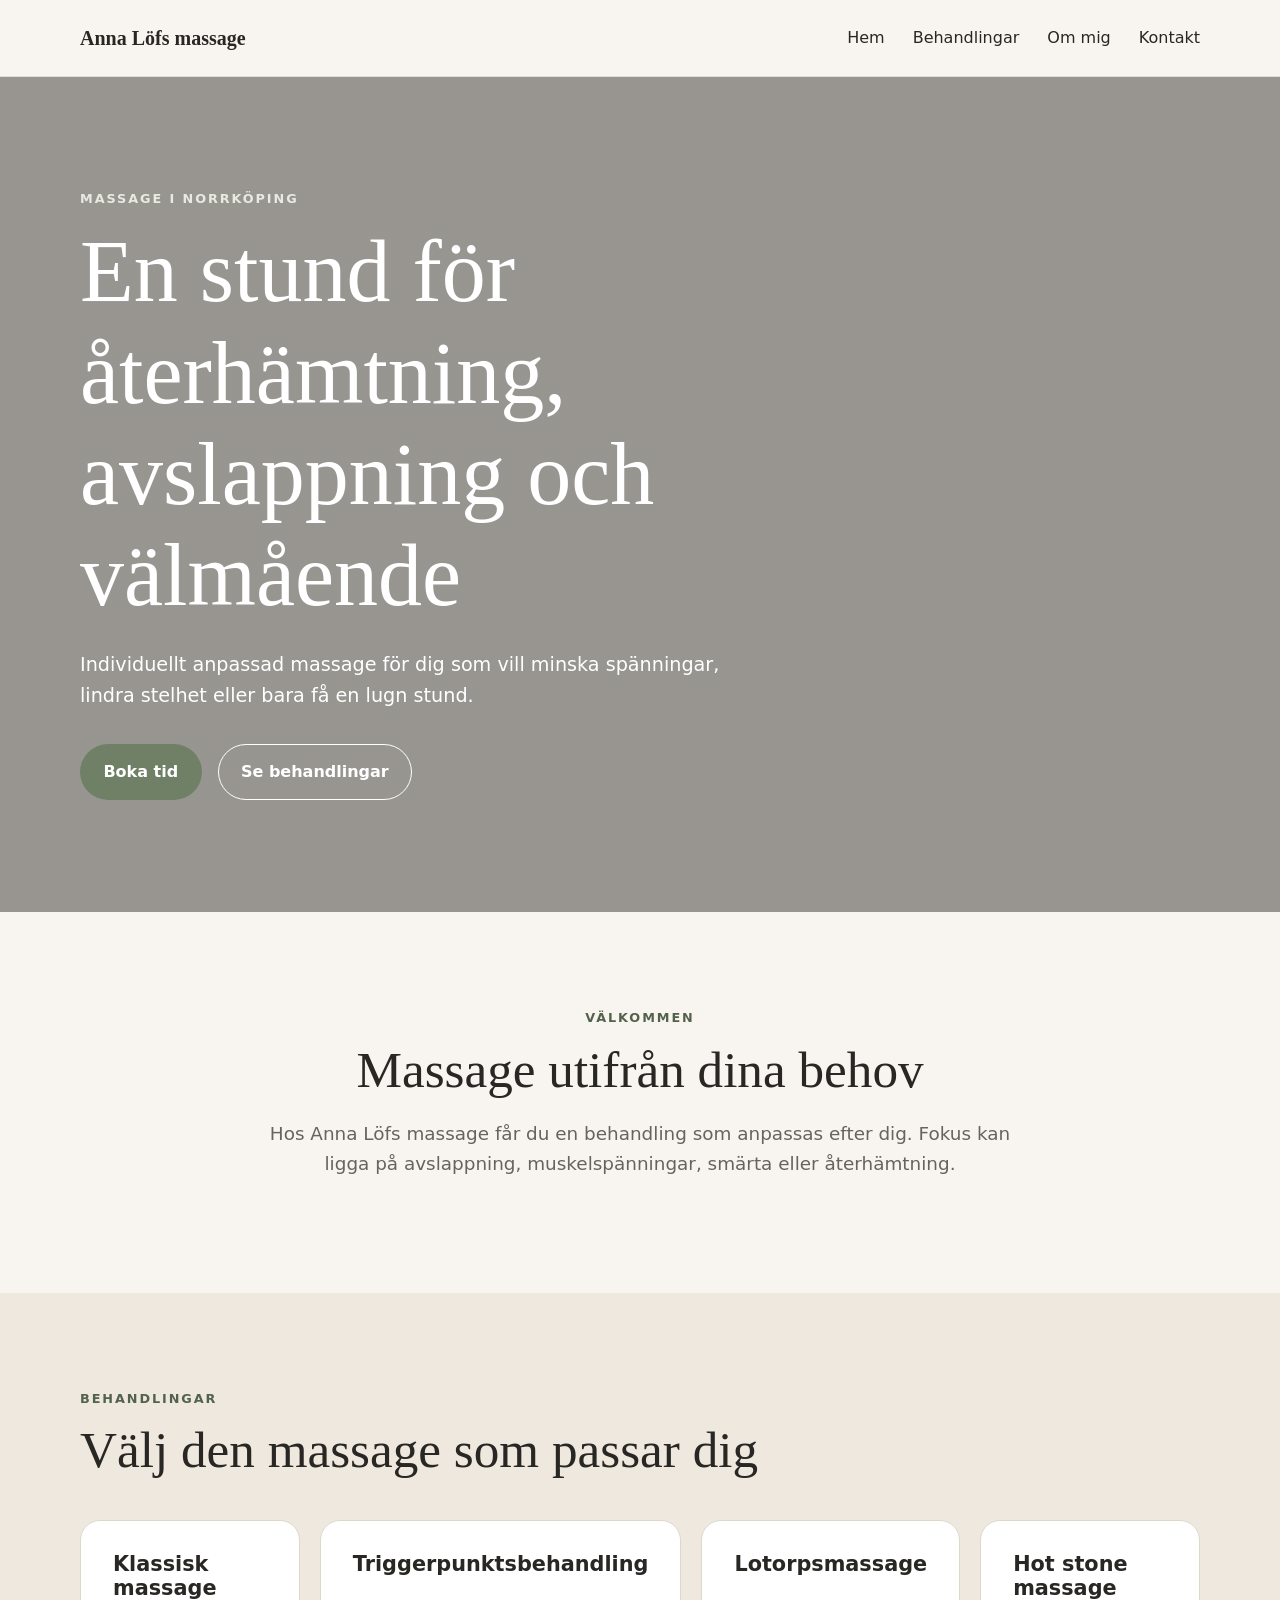
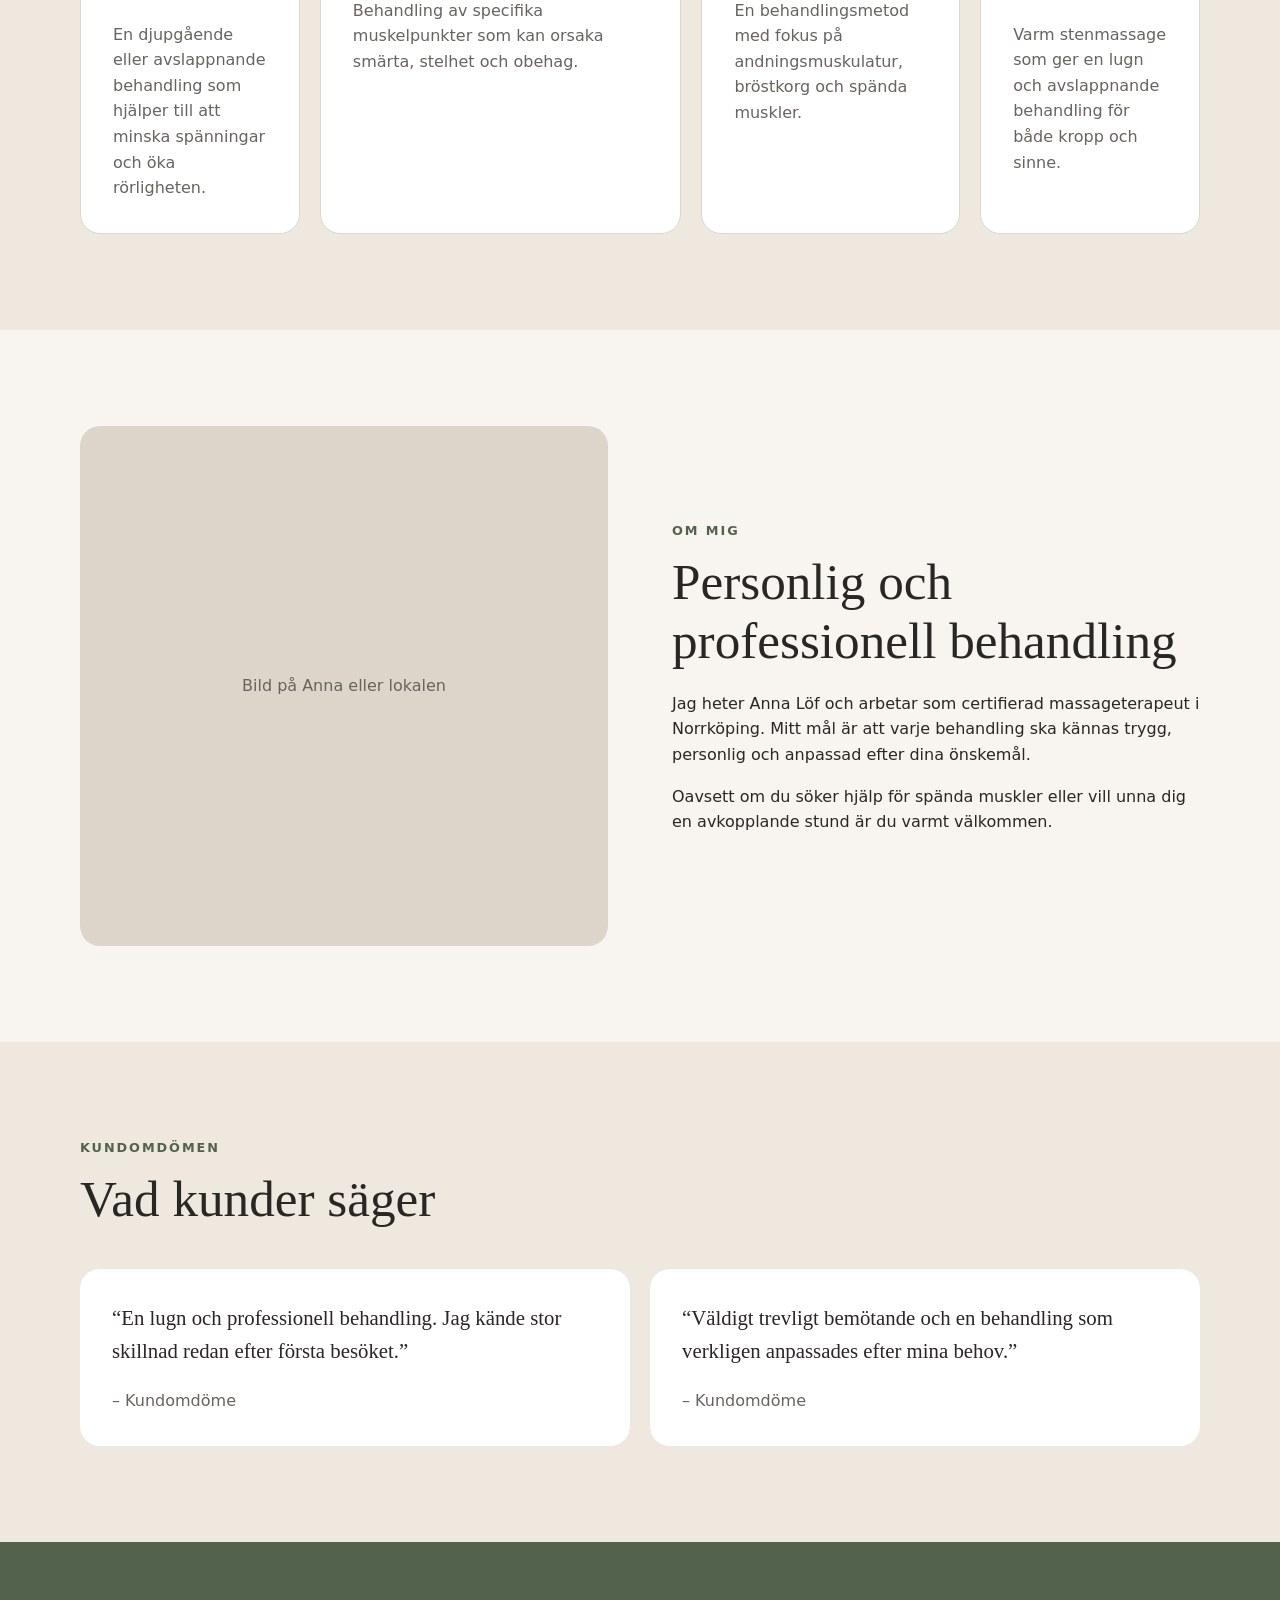
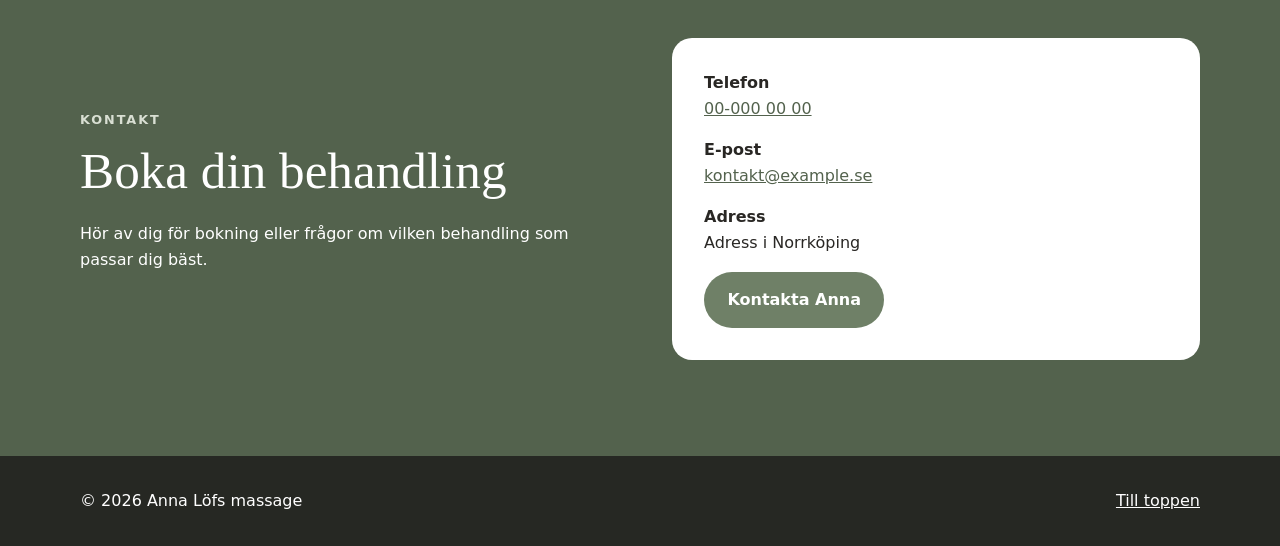
==== index.html @ d45de4ae "Initial commit" ====
<!doctype html>
<html lang="sv">
<head>
  <meta charset="UTF-8">
  <meta name="viewport" content="width=device-width, initial-scale=1.0">

  <title>Massage i Norrköping | Anna Löfs massage</title>

  <meta
    name="description"
    content="Certifierad massageterapeut i Norrköping. Klassisk massage, triggerpunkter, Lotorpsmassage och hot stone massage."
  >

  <link rel="stylesheet" href="css/style.css">
  <script src="js/main.js" defer></script>
</head>

<body>
  <header class="site-header">
    <div class="container nav-wrapper">
      <a class="logo" href="#hem">
        Anna Löfs massage
      </a>

      <button
        class="menu-button"
        type="button"
        aria-label="Öppna meny"
        aria-expanded="false"
      >
        ☰
      </button>

      <nav class="main-nav" aria-label="Huvudmeny">
        <a href="#hem">Hem</a>
        <a href="#behandlingar">Behandlingar</a>
        <a href="#om">Om mig</a>
        <a href="#kontakt">Kontakt</a>
      </nav>
    </div>
  </header>

  <main>
    <section class="hero" id="hem">
      <div class="container hero-content">
        <p class="eyebrow">Massage i Norrköping</p>

        <h1>En stund för återhämtning, avslappning och välmående</h1>

        <p class="hero-text">
          Individuellt anpassad massage för dig som vill minska spänningar,
          lindra stelhet eller bara få en lugn stund.
        </p>

        <div class="hero-actions">
          <a class="button button-primary" href="#kontakt">Boka tid</a>
          <a class="button button-secondary" href="#behandlingar">
            Se behandlingar
          </a>
        </div>
      </div>
    </section>

    <section class="section intro">
      <div class="container narrow">
        <p class="eyebrow">Välkommen</p>

        <h2>Massage utifrån dina behov</h2>

        <p>
          Hos Anna Löfs massage får du en behandling som anpassas efter dig.
          Fokus kan ligga på avslappning, muskelspänningar, smärta eller
          återhämtning.
        </p>
      </div>
    </section>

    <section class="section section-alt" id="behandlingar">
      <div class="container">
        <div class="section-heading">
          <p class="eyebrow">Behandlingar</p>
          <h2>Välj den massage som passar dig</h2>
        </div>

        <div class="card-grid">
          <article class="card">
            <h3>Klassisk massage</h3>
            <p>
              En djupgående eller avslappnande behandling som hjälper till att
              minska spänningar och öka rörligheten.
            </p>
          </article>

          <article class="card">
            <h3>Triggerpunktsbehandling</h3>
            <p>
              Behandling av specifika muskelpunkter som kan orsaka smärta,
              stelhet och obehag.
            </p>
          </article>

          <article class="card">
            <h3>Lotorpsmassage</h3>
            <p>
              En behandlingsmetod med fokus på andningsmuskulatur, bröstkorg
              och spända muskler.
            </p>
          </article>

          <article class="card">
            <h3>Hot stone massage</h3>
            <p>
              Varm stenmassage som ger en lugn och avslappnande behandling för
              både kropp och sinne.
            </p>
          </article>
        </div>
      </div>
    </section>

    <section class="section" id="om">
      <div class="container split-layout">
        <div class="image-placeholder">
          <span>Bild på Anna eller lokalen</span>
        </div>

        <div>
          <p class="eyebrow">Om mig</p>

          <h2>Personlig och professionell behandling</h2>

          <p>
            Jag heter Anna Löf och arbetar som certifierad massageterapeut i
            Norrköping. Mitt mål är att varje behandling ska kännas trygg,
            personlig och anpassad efter dina önskemål.
          </p>

          <p>
            Oavsett om du söker hjälp för spända muskler eller vill unna dig
            en avkopplande stund är du varmt välkommen.
          </p>
        </div>
      </div>
    </section>

    <section class="section section-alt">
      <div class="container">
        <div class="section-heading">
          <p class="eyebrow">Kundomdömen</p>
          <h2>Vad kunder säger</h2>
        </div>

        <div class="review-grid">
          <blockquote class="review">
            <p>
              “En lugn och professionell behandling. Jag kände stor skillnad
              redan efter första besöket.”
            </p>
            <footer>– Kundomdöme</footer>
          </blockquote>

          <blockquote class="review">
            <p>
              “Väldigt trevligt bemötande och en behandling som verkligen
              anpassades efter mina behov.”
            </p>
            <footer>– Kundomdöme</footer>
          </blockquote>
        </div>
      </div>
    </section>

    <section class="section contact-section" id="kontakt">
      <div class="container contact-layout">
        <div>
          <p class="eyebrow">Kontakt</p>

          <h2>Boka din behandling</h2>

          <p>
            Hör av dig för bokning eller frågor om vilken behandling som passar
            dig bäst.
          </p>
        </div>

        <div class="contact-card">
          <p>
            <strong>Telefon</strong><br>
            <a href="tel:+46000000000">00-000 00 00</a>
          </p>

          <p>
            <strong>E-post</strong><br>
            <a href="mailto:kontakt@example.se">kontakt@example.se</a>
          </p>

          <p>
            <strong>Adress</strong><br>
            Adress i Norrköping
          </p>

          <a class="button button-primary" href="mailto:kontakt@example.se">
            Kontakta Anna
          </a>
        </div>
      </div>
    </section>
  </main>

  <footer class="site-footer">
    <div class="container footer-content">
      <p>© 2026 Anna Löfs massage</p>
      <a href="#hem">Till toppen</a>
    </div>
  </footer>
</body>
</html>
---- css/style.css ----
:root {
  --background: #f8f5f0;
  --surface: #ffffff;
  --surface-alt: #eee8df;
  --text: #292724;
  --muted: #68635d;
  --primary: #6f8067;
  --primary-dark: #53624d;
  --border: #ded7cd;
  --max-width: 1120px;
  --radius: 20px;
}

* {
  box-sizing: border-box;
}

html {
  scroll-behavior: smooth;
}

body {
  margin: 0;
  font-family:
    Inter, system-ui, -apple-system, BlinkMacSystemFont, "Segoe UI", sans-serif;
  line-height: 1.6;
  color: var(--text);
  background: var(--background);
}

img {
  max-width: 100%;
  display: block;
}

a {
  color: inherit;
}

h1,
h2,
h3,
p {
  margin-top: 0;
}

h1,
h2,
h3 {
  line-height: 1.15;
}

h1 {
  max-width: 850px;
  margin-bottom: 1.5rem;
  font-family: Georgia, serif;
  font-size: clamp(2.8rem, 7vw, 5.5rem);
  font-weight: 500;
}

h2 {
  margin-bottom: 1.25rem;
  font-family: Georgia, serif;
  font-size: clamp(2rem, 4vw, 3.5rem);
  font-weight: 500;
}

h3 {
  font-size: 1.3rem;
}

.container {
  width: min(calc(100% - 2rem), var(--max-width));
  margin-inline: auto;
}

.narrow {
  max-width: 760px;
}

.section {
  padding: 6rem 0;
}

.section-alt {
  background: var(--surface-alt);
}

.eyebrow {
  margin-bottom: 0.75rem;
  color: var(--primary-dark);
  font-size: 0.8rem;
  font-weight: 700;
  letter-spacing: 0.15em;
  text-transform: uppercase;
}

.site-header {
  position: sticky;
  top: 0;
  z-index: 10;
  border-bottom: 1px solid rgba(222, 215, 205, 0.8);
  background: rgba(248, 245, 240, 0.94);
  -webkit-backdrop-filter: blur(12px);
   backdrop-filter: blur(12px);
}

.nav-wrapper {
  min-height: 76px;
  display: flex;
  align-items: center;
  justify-content: space-between;
}

.logo {
  font-family: Georgia, serif;
  font-size: 1.25rem;
  font-weight: 600;
  text-decoration: none;
}

.main-nav {
  display: flex;
  align-items: center;
  gap: 1.75rem;
}

.main-nav a {
  text-decoration: none;
}

.main-nav a:hover {
  color: var(--primary-dark);
}

.menu-button {
  display: none;
  padding: 0.4rem;
  border: 0;
  background: transparent;
  font-size: 1.7rem;
  cursor: pointer;
}

.hero {
  min-height: calc(100vh - 76px);
  display: grid;
  align-items: center;
  padding: 7rem 0;
  background:
    linear-gradient(rgba(35, 32, 29, 0.45), rgba(35, 32, 29, 0.45)),
    url("../images/hero.jpg") center / cover;
  color: white;
}

.hero-content {
  width: min(calc(100% - 2rem), var(--max-width));
}

.hero .eyebrow {
  color: #e8eadf;
}

.hero-text {
  max-width: 650px;
  margin-bottom: 2rem;
  font-size: 1.2rem;
}

.hero-actions {
  display: flex;
  flex-wrap: wrap;
  gap: 1rem;
}

.button {
  display: inline-block;
  padding: 0.9rem 1.4rem;
  border: 1px solid transparent;
  border-radius: 999px;
  font-weight: 700;
  text-decoration: none;
  transition:
    transform 150ms ease,
    background 150ms ease;
}

.button:hover {
  transform: translateY(-2px);
}

.button-primary {
  color: white;
  background: var(--primary);
}

.button-primary:hover {
  background: var(--primary-dark);
}

.button-secondary {
  border-color: white;
  color: white;
  background: transparent;
}

.intro {
  text-align: center;
}

.intro p:last-child {
  color: var(--muted);
  font-size: 1.15rem;
}

.section-heading {
  max-width: 700px;
  margin-bottom: 2.5rem;
}

.card-grid {
  display: grid;
  grid-template-columns: repeat(4, 1fr);
  gap: 1.25rem;
}

.card {
  padding: 2rem;
  border: 1px solid var(--border);
  border-radius: var(--radius);
  background: var(--surface);
}

.card p {
  margin-bottom: 0;
  color: var(--muted);
}

.split-layout,
.contact-layout {
  display: grid;
  grid-template-columns: 1fr 1fr;
  gap: 4rem;
  align-items: center;
}

.image-placeholder {
  min-height: 520px;
  display: grid;
  place-items: center;
  border-radius: var(--radius);
  color: var(--muted);
  background: #ddd5ca;
}

.review-grid {
  display: grid;
  grid-template-columns: repeat(2, 1fr);
  gap: 1.25rem;
}

.review {
  margin: 0;
  padding: 2rem;
  border-radius: var(--radius);
  background: var(--surface);
}

.review p {
  font-family: Georgia, serif;
  font-size: 1.3rem;
}

.review footer {
  color: var(--muted);
}

.contact-section {
  background: var(--primary-dark);
  color: white;
}

.contact-section .eyebrow {
  color: #d9dfd3;
}

.contact-card {
  padding: 2rem;
  border-radius: var(--radius);
  color: var(--text);
  background: var(--surface);
}

.contact-card a:not(.button) {
  color: var(--primary-dark);
}

.site-footer {
  padding: 2rem 0;
  color: white;
  background: #262823;
}

.footer-content {
  display: flex;
  justify-content: space-between;
  gap: 1rem;
}

.footer-content p {
  margin-bottom: 0;
}

@media (max-width: 850px) {
  .menu-button {
    display: block;
  }

  .main-nav {
    position: absolute;
    top: 76px;
    right: 1rem;
    left: 1rem;
    display: none;
    flex-direction: column;
    align-items: flex-start;
    padding: 1.5rem;
    border: 1px solid var(--border);
    border-radius: 14px;
    background: var(--surface);
  }

  .main-nav.is-open {
    display: flex;
  }

  .card-grid {
    grid-template-columns: repeat(2, 1fr);
  }

  .split-layout,
  .contact-layout {
    grid-template-columns: 1fr;
    gap: 2.5rem;
  }

  .image-placeholder {
    min-height: 380px;
  }
}

@media (max-width: 560px) {
  .section {
    padding: 4rem 0;
  }

  .hero {
    min-height: 80vh;
    padding: 5rem 0;
  }

  .card-grid,
  .review-grid {
    grid-template-columns: 1fr;
  }

  .footer-content {
    flex-direction: column;
  }
}
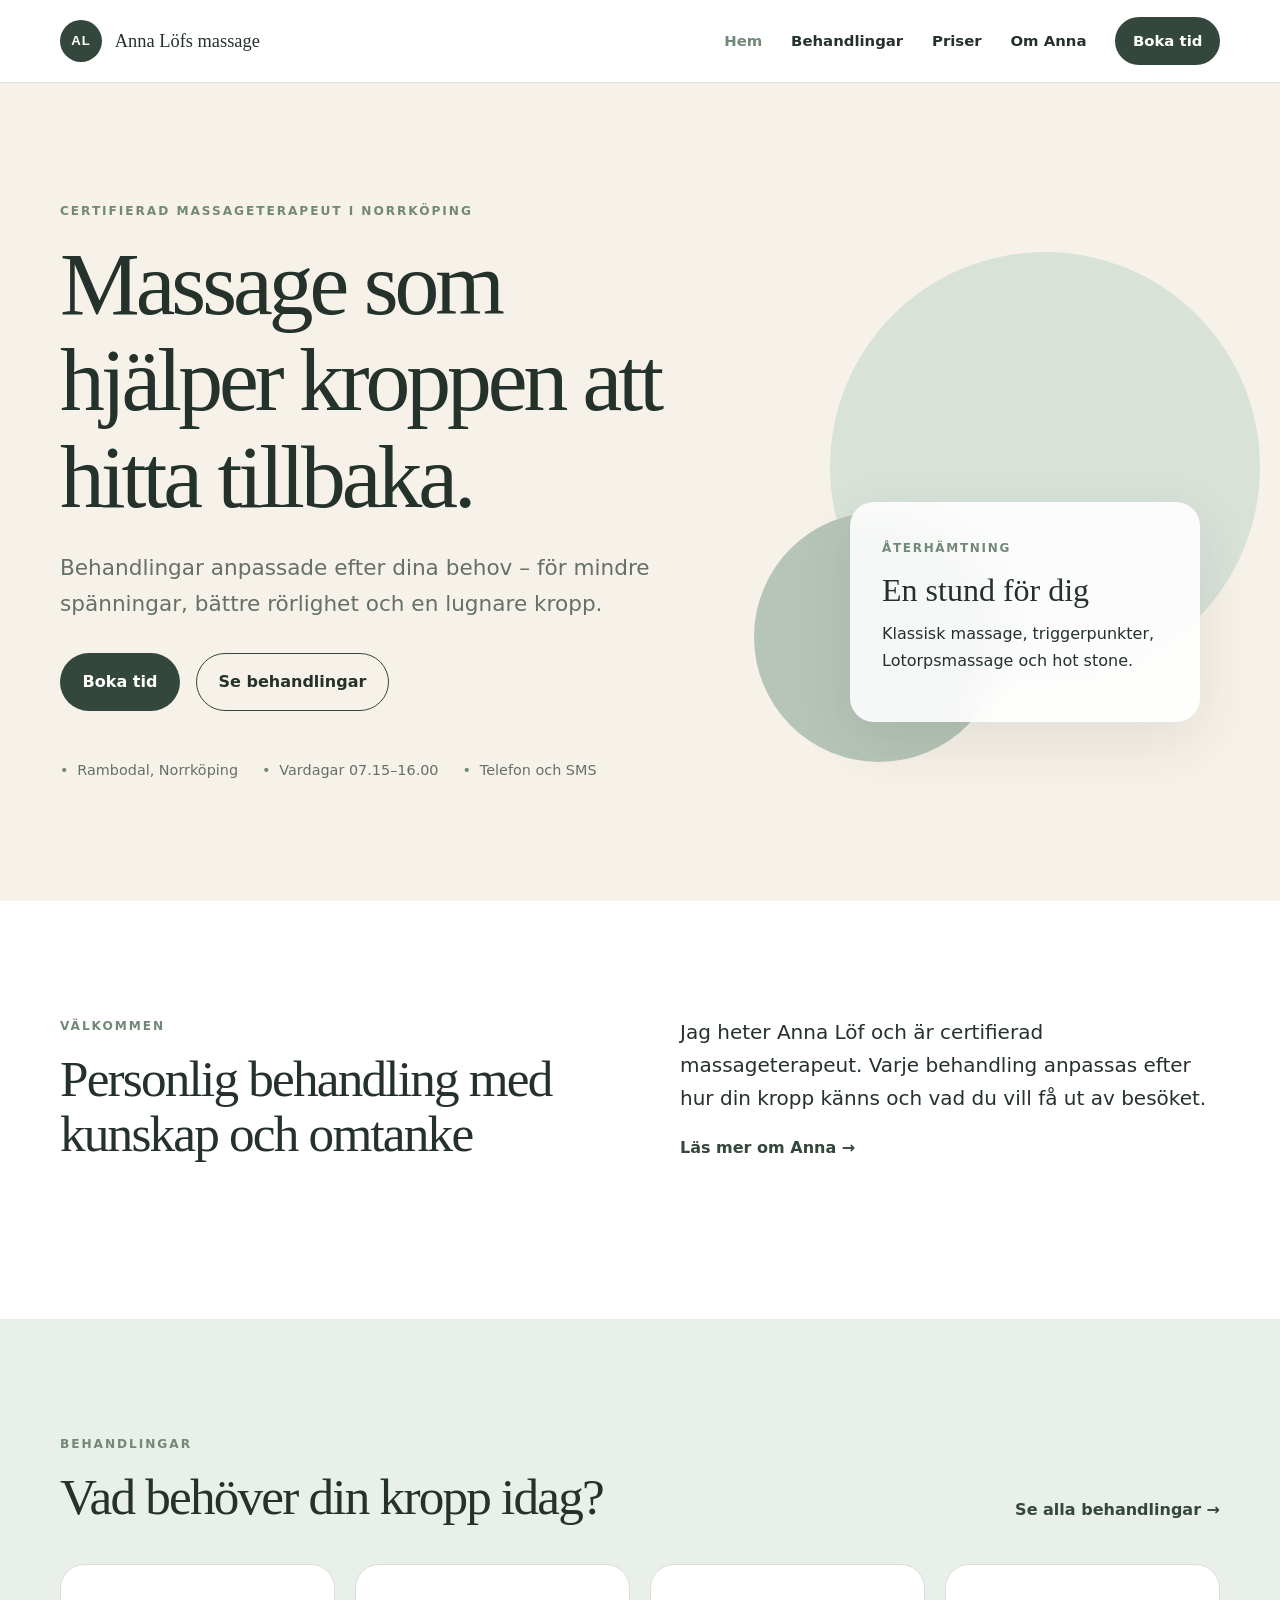
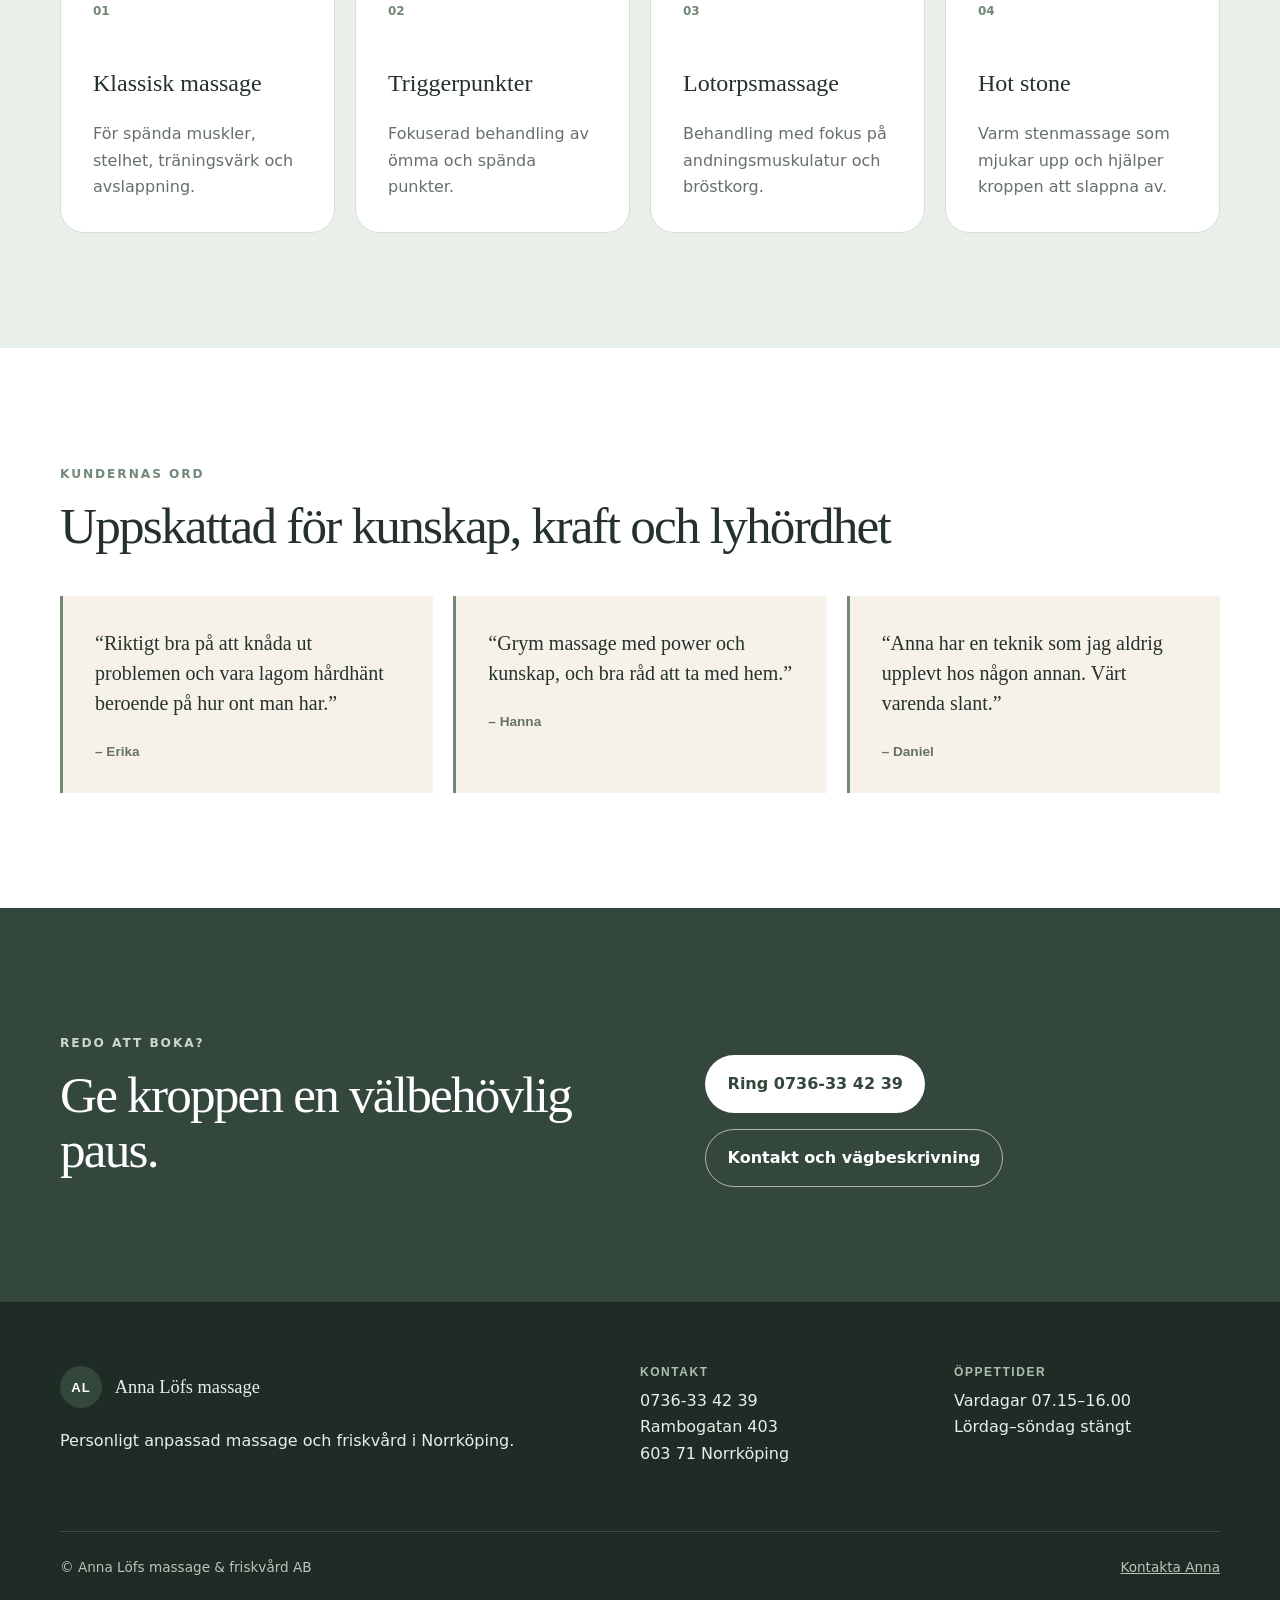
==== commit d26b422d: "Första utkast" ====
--- a/index.html
+++ b/index.html
@@ -3,215 +3,137 @@
 <head>
   <meta charset="UTF-8">
   <meta name="viewport" content="width=device-width, initial-scale=1.0">
-
+  <meta name="description" content="Certifierad massageterapeut i Norrköping med klassisk massage, triggerpunkter, Lotorpsmassage och hot stone massage.">
   <title>Massage i Norrköping | Anna Löfs massage</title>
-
-  <meta
-    name="description"
-    content="Certifierad massageterapeut i Norrköping. Klassisk massage, triggerpunkter, Lotorpsmassage och hot stone massage."
-  >
-
   <link rel="stylesheet" href="css/style.css">
   <script src="js/main.js" defer></script>
 </head>
+<body>
 
-<body>
-  <header class="site-header">
-    <div class="container nav-wrapper">
-      <a class="logo" href="#hem">
-        Anna Löfs massage
+<header class="site-header">
+  <div class="container nav-wrap">
+    <a class="brand" href="index.html">
+      <span class="brand-mark">AL</span>
+      <span>Anna Löfs massage</span>
+    </a>
+    <button class="menu-toggle" type="button" aria-label="Öppna meny" aria-expanded="false">
+      <span></span><span></span><span></span>
+    </button>
+    <nav class="site-nav" aria-label="Huvudmeny">
+      <a href="index.html" aria-current="page">Hem</a>
+      <a href="behandlingar.html">Behandlingar</a>
+      <a href="priser.html">Priser</a>
+      <a href="om.html">Om Anna</a>
+      <a class="nav-cta" href="kontakt.html">Boka tid</a>
+    </nav>
+  </div>
+</header>
+
+<main>
+
+<section class="hero">
+  <div class="container hero-grid">
+    <div class="hero-copy">
+      <p class="eyebrow">Certifierad massageterapeut i Norrköping</p>
+      <h1>Massage som hjälper kroppen att hitta tillbaka.</h1>
+      <p class="lead">Behandlingar anpassade efter dina behov – för mindre spänningar, bättre rörlighet och en lugnare kropp.</p>
+      <div class="button-row">
+        <a class="button primary" href="kontakt.html">Boka tid</a>
+        <a class="button secondary" href="behandlingar.html">Se behandlingar</a>
+      </div>
+      <ul class="hero-facts" aria-label="Snabb information">
+        <li>Rambodal, Norrköping</li>
+        <li>Vardagar 07.15–16.00</li>
+        <li>Telefon och SMS</li>
+      </ul>
+    </div>
+    <div class="hero-art" aria-hidden="true">
+      <div class="shape shape-one"></div>
+      <div class="shape shape-two"></div>
+      <div class="hero-card">
+        <span>Återhämtning</span>
+        <strong>En stund för dig</strong>
+        <p>Klassisk massage, triggerpunkter, Lotorpsmassage och hot stone.</p>
+      </div>
+    </div>
+  </div>
+</section>
+
+<section class="section">
+  <div class="container intro-grid">
+    <div>
+      <p class="eyebrow">Välkommen</p>
+      <h2>Personlig behandling med kunskap och omtanke</h2>
+    </div>
+    <div>
+      <p class="large-text">Jag heter Anna Löf och är certifierad massageterapeut. Varje behandling anpassas efter hur din kropp känns och vad du vill få ut av besöket.</p>
+      <a class="text-link" href="om.html">Läs mer om Anna →</a>
+    </div>
+  </div>
+</section>
+
+<section class="section section-soft">
+  <div class="container">
+    <div class="section-heading">
+      <div>
+        <p class="eyebrow">Behandlingar</p>
+        <h2>Vad behöver din kropp idag?</h2>
+      </div>
+      <a class="text-link" href="behandlingar.html">Se alla behandlingar →</a>
+    </div>
+    <div class="card-grid four">
+      <article class="service-card"><span>01</span><h3>Klassisk massage</h3><p>För spända muskler, stelhet, träningsvärk och avslappning.</p></article>
+      <article class="service-card"><span>02</span><h3>Triggerpunkter</h3><p>Fokuserad behandling av ömma och spända punkter.</p></article>
+      <article class="service-card"><span>03</span><h3>Lotorpsmassage</h3><p>Behandling med fokus på andningsmuskulatur och bröstkorg.</p></article>
+      <article class="service-card"><span>04</span><h3>Hot stone</h3><p>Varm stenmassage som mjukar upp och hjälper kroppen att slappna av.</p></article>
+    </div>
+  </div>
+</section>
+
+<section class="section reviews">
+  <div class="container">
+    <p class="eyebrow">Kundernas ord</p>
+    <h2>Uppskattad för kunskap, kraft och lyhördhet</h2>
+    <div class="card-grid three">
+      <blockquote>“Riktigt bra på att knåda ut problemen och vara lagom hårdhänt beroende på hur ont man har.”<cite>– Erika</cite></blockquote>
+      <blockquote>“Grym massage med power och kunskap, och bra råd att ta med hem.”<cite>– Hanna</cite></blockquote>
+      <blockquote>“Anna har en teknik som jag aldrig upplevt hos någon annan. Värt varenda slant.”<cite>– Daniel</cite></blockquote>
+    </div>
+  </div>
+</section>
+
+<section class="section cta-section">
+  <div class="container cta">
+    <div><p class="eyebrow">Redo att boka?</p><h2>Ge kroppen en välbehövlig paus.</h2></div>
+    <div class="button-row"><a class="button light" href="tel:+46736334239">Ring 0736-33 42 39</a><a class="button outline-light" href="kontakt.html">Kontakt och vägbeskrivning</a></div>
+  </div>
+</section>
+
+</main>
+
+<footer class="site-footer">
+  <div class="container footer-grid">
+    <div>
+      <a class="brand footer-brand" href="index.html">
+        <span class="brand-mark">AL</span>
+        <span>Anna Löfs massage</span>
       </a>
+      <p>Personligt anpassad massage och friskvård i Norrköping.</p>
+    </div>
+    <div>
+      <h2>Kontakt</h2>
+      <p><a href="tel:+46736334239">0736-33 42 39</a><br>Rambogatan 403<br>603 71 Norrköping</p>
+    </div>
+    <div>
+      <h2>Öppettider</h2>
+      <p>Vardagar 07.15–16.00<br>Lördag–söndag stängt</p>
+    </div>
+  </div>
+  <div class="container footer-bottom">
+    <span>© <span data-year></span> Anna Löfs massage &amp; friskvård AB</span>
+    <a href="kontakt.html">Kontakta Anna</a>
+  </div>
+</footer>
 
-      <button
-        class="menu-button"
-        type="button"
-        aria-label="Öppna meny"
-        aria-expanded="false"
-      >
-        ☰
-      </button>
-
-      <nav class="main-nav" aria-label="Huvudmeny">
-        <a href="#hem">Hem</a>
-        <a href="#behandlingar">Behandlingar</a>
-        <a href="#om">Om mig</a>
-        <a href="#kontakt">Kontakt</a>
-      </nav>
-    </div>
-  </header>
-
-  <main>
-    <section class="hero" id="hem">
-      <div class="container hero-content">
-        <p class="eyebrow">Massage i Norrköping</p>
-
-        <h1>En stund för återhämtning, avslappning och välmående</h1>
-
-        <p class="hero-text">
-          Individuellt anpassad massage för dig som vill minska spänningar,
-          lindra stelhet eller bara få en lugn stund.
-        </p>
-
-        <div class="hero-actions">
-          <a class="button button-primary" href="#kontakt">Boka tid</a>
-          <a class="button button-secondary" href="#behandlingar">
-            Se behandlingar
-          </a>
-        </div>
-      </div>
-    </section>
-
-    <section class="section intro">
-      <div class="container narrow">
-        <p class="eyebrow">Välkommen</p>
-
-        <h2>Massage utifrån dina behov</h2>
-
-        <p>
-          Hos Anna Löfs massage får du en behandling som anpassas efter dig.
-          Fokus kan ligga på avslappning, muskelspänningar, smärta eller
-          återhämtning.
-        </p>
-      </div>
-    </section>
-
-    <section class="section section-alt" id="behandlingar">
-      <div class="container">
-        <div class="section-heading">
-          <p class="eyebrow">Behandlingar</p>
-          <h2>Välj den massage som passar dig</h2>
-        </div>
-
-        <div class="card-grid">
-          <article class="card">
-            <h3>Klassisk massage</h3>
-            <p>
-              En djupgående eller avslappnande behandling som hjälper till att
-              minska spänningar och öka rörligheten.
-            </p>
-          </article>
-
-          <article class="card">
-            <h3>Triggerpunktsbehandling</h3>
-            <p>
-              Behandling av specifika muskelpunkter som kan orsaka smärta,
-              stelhet och obehag.
-            </p>
-          </article>
-
-          <article class="card">
-            <h3>Lotorpsmassage</h3>
-            <p>
-              En behandlingsmetod med fokus på andningsmuskulatur, bröstkorg
-              och spända muskler.
-            </p>
-          </article>
-
-          <article class="card">
-            <h3>Hot stone massage</h3>
-            <p>
-              Varm stenmassage som ger en lugn och avslappnande behandling för
-              både kropp och sinne.
-            </p>
-          </article>
-        </div>
-      </div>
-    </section>
-
-    <section class="section" id="om">
-      <div class="container split-layout">
-        <div class="image-placeholder">
-          <span>Bild på Anna eller lokalen</span>
-        </div>
-
-        <div>
-          <p class="eyebrow">Om mig</p>
-
-          <h2>Personlig och professionell behandling</h2>
-
-          <p>
-            Jag heter Anna Löf och arbetar som certifierad massageterapeut i
-            Norrköping. Mitt mål är att varje behandling ska kännas trygg,
-            personlig och anpassad efter dina önskemål.
-          </p>
-
-          <p>
-            Oavsett om du söker hjälp för spända muskler eller vill unna dig
-            en avkopplande stund är du varmt välkommen.
-          </p>
-        </div>
-      </div>
-    </section>
-
-    <section class="section section-alt">
-      <div class="container">
-        <div class="section-heading">
-          <p class="eyebrow">Kundomdömen</p>
-          <h2>Vad kunder säger</h2>
-        </div>
-
-        <div class="review-grid">
-          <blockquote class="review">
-            <p>
-              “En lugn och professionell behandling. Jag kände stor skillnad
-              redan efter första besöket.”
-            </p>
-            <footer>– Kundomdöme</footer>
-          </blockquote>
-
-          <blockquote class="review">
-            <p>
-              “Väldigt trevligt bemötande och en behandling som verkligen
-              anpassades efter mina behov.”
-            </p>
-            <footer>– Kundomdöme</footer>
-          </blockquote>
-        </div>
-      </div>
-    </section>
-
-    <section class="section contact-section" id="kontakt">
-      <div class="container contact-layout">
-        <div>
-          <p class="eyebrow">Kontakt</p>
-
-          <h2>Boka din behandling</h2>
-
-          <p>
-            Hör av dig för bokning eller frågor om vilken behandling som passar
-            dig bäst.
-          </p>
-        </div>
-
-        <div class="contact-card">
-          <p>
-            <strong>Telefon</strong><br>
-            <a href="tel:+46000000000">00-000 00 00</a>
-          </p>
-
-          <p>
-            <strong>E-post</strong><br>
-            <a href="mailto:kontakt@example.se">kontakt@example.se</a>
-          </p>
-
-          <p>
-            <strong>Adress</strong><br>
-            Adress i Norrköping
-          </p>
-
-          <a class="button button-primary" href="mailto:kontakt@example.se">
-            Kontakta Anna
-          </a>
-        </div>
-      </div>
-    </section>
-  </main>
-
-  <footer class="site-footer">
-    <div class="container footer-content">
-      <p>© 2026 Anna Löfs massage</p>
-      <a href="#hem">Till toppen</a>
-    </div>
-  </footer>
 </body>
 </html>
--- a/css/style.css
+++ b/css/style.css
@@ -1,370 +1,4 @@
-:root {
-  --background: #f8f5f0;
-  --surface: #ffffff;
-  --surface-alt: #eee8df;
-  --text: #292724;
-  --muted: #68635d;
-  --primary: #6f8067;
-  --primary-dark: #53624d;
-  --border: #ded7cd;
-  --max-width: 1120px;
-  --radius: 20px;
-}
-
-* {
-  box-sizing: border-box;
-}
-
-html {
-  scroll-behavior: smooth;
-}
-
-body {
-  margin: 0;
-  font-family:
-    Inter, system-ui, -apple-system, BlinkMacSystemFont, "Segoe UI", sans-serif;
-  line-height: 1.6;
-  color: var(--text);
-  background: var(--background);
-}
-
-img {
-  max-width: 100%;
-  display: block;
-}
-
-a {
-  color: inherit;
-}
-
-h1,
-h2,
-h3,
-p {
-  margin-top: 0;
-}
-
-h1,
-h2,
-h3 {
-  line-height: 1.15;
-}
-
-h1 {
-  max-width: 850px;
-  margin-bottom: 1.5rem;
-  font-family: Georgia, serif;
-  font-size: clamp(2.8rem, 7vw, 5.5rem);
-  font-weight: 500;
-}
-
-h2 {
-  margin-bottom: 1.25rem;
-  font-family: Georgia, serif;
-  font-size: clamp(2rem, 4vw, 3.5rem);
-  font-weight: 500;
-}
-
-h3 {
-  font-size: 1.3rem;
-}
-
-.container {
-  width: min(calc(100% - 2rem), var(--max-width));
-  margin-inline: auto;
-}
-
-.narrow {
-  max-width: 760px;
-}
-
-.section {
-  padding: 6rem 0;
-}
-
-.section-alt {
-  background: var(--surface-alt);
-}
-
-.eyebrow {
-  margin-bottom: 0.75rem;
-  color: var(--primary-dark);
-  font-size: 0.8rem;
-  font-weight: 700;
-  letter-spacing: 0.15em;
-  text-transform: uppercase;
-}
-
-.site-header {
-  position: sticky;
-  top: 0;
-  z-index: 10;
-  border-bottom: 1px solid rgba(222, 215, 205, 0.8);
-  background: rgba(248, 245, 240, 0.94);
-  -webkit-backdrop-filter: blur(12px);
-   backdrop-filter: blur(12px);
-}
-
-.nav-wrapper {
-  min-height: 76px;
-  display: flex;
-  align-items: center;
-  justify-content: space-between;
-}
-
-.logo {
-  font-family: Georgia, serif;
-  font-size: 1.25rem;
-  font-weight: 600;
-  text-decoration: none;
-}
-
-.main-nav {
-  display: flex;
-  align-items: center;
-  gap: 1.75rem;
-}
-
-.main-nav a {
-  text-decoration: none;
-}
-
-.main-nav a:hover {
-  color: var(--primary-dark);
-}
-
-.menu-button {
-  display: none;
-  padding: 0.4rem;
-  border: 0;
-  background: transparent;
-  font-size: 1.7rem;
-  cursor: pointer;
-}
-
-.hero {
-  min-height: calc(100vh - 76px);
-  display: grid;
-  align-items: center;
-  padding: 7rem 0;
-  background:
-    linear-gradient(rgba(35, 32, 29, 0.45), rgba(35, 32, 29, 0.45)),
-    url("../images/hero.jpg") center / cover;
-  color: white;
-}
-
-.hero-content {
-  width: min(calc(100% - 2rem), var(--max-width));
-}
-
-.hero .eyebrow {
-  color: #e8eadf;
-}
-
-.hero-text {
-  max-width: 650px;
-  margin-bottom: 2rem;
-  font-size: 1.2rem;
-}
-
-.hero-actions {
-  display: flex;
-  flex-wrap: wrap;
-  gap: 1rem;
-}
-
-.button {
-  display: inline-block;
-  padding: 0.9rem 1.4rem;
-  border: 1px solid transparent;
-  border-radius: 999px;
-  font-weight: 700;
-  text-decoration: none;
-  transition:
-    transform 150ms ease,
-    background 150ms ease;
-}
-
-.button:hover {
-  transform: translateY(-2px);
-}
-
-.button-primary {
-  color: white;
-  background: var(--primary);
-}
-
-.button-primary:hover {
-  background: var(--primary-dark);
-}
-
-.button-secondary {
-  border-color: white;
-  color: white;
-  background: transparent;
-}
-
-.intro {
-  text-align: center;
-}
-
-.intro p:last-child {
-  color: var(--muted);
-  font-size: 1.15rem;
-}
-
-.section-heading {
-  max-width: 700px;
-  margin-bottom: 2.5rem;
-}
-
-.card-grid {
-  display: grid;
-  grid-template-columns: repeat(4, 1fr);
-  gap: 1.25rem;
-}
-
-.card {
-  padding: 2rem;
-  border: 1px solid var(--border);
-  border-radius: var(--radius);
-  background: var(--surface);
-}
-
-.card p {
-  margin-bottom: 0;
-  color: var(--muted);
-}
-
-.split-layout,
-.contact-layout {
-  display: grid;
-  grid-template-columns: 1fr 1fr;
-  gap: 4rem;
-  align-items: center;
-}
-
-.image-placeholder {
-  min-height: 520px;
-  display: grid;
-  place-items: center;
-  border-radius: var(--radius);
-  color: var(--muted);
-  background: #ddd5ca;
-}
-
-.review-grid {
-  display: grid;
-  grid-template-columns: repeat(2, 1fr);
-  gap: 1.25rem;
-}
-
-.review {
-  margin: 0;
-  padding: 2rem;
-  border-radius: var(--radius);
-  background: var(--surface);
-}
-
-.review p {
-  font-family: Georgia, serif;
-  font-size: 1.3rem;
-}
-
-.review footer {
-  color: var(--muted);
-}
-
-.contact-section {
-  background: var(--primary-dark);
-  color: white;
-}
-
-.contact-section .eyebrow {
-  color: #d9dfd3;
-}
-
-.contact-card {
-  padding: 2rem;
-  border-radius: var(--radius);
-  color: var(--text);
-  background: var(--surface);
-}
-
-.contact-card a:not(.button) {
-  color: var(--primary-dark);
-}
-
-.site-footer {
-  padding: 2rem 0;
-  color: white;
-  background: #262823;
-}
-
-.footer-content {
-  display: flex;
-  justify-content: space-between;
-  gap: 1rem;
-}
-
-.footer-content p {
-  margin-bottom: 0;
-}
-
-@media (max-width: 850px) {
-  .menu-button {
-    display: block;
-  }
-
-  .main-nav {
-    position: absolute;
-    top: 76px;
-    right: 1rem;
-    left: 1rem;
-    display: none;
-    flex-direction: column;
-    align-items: flex-start;
-    padding: 1.5rem;
-    border: 1px solid var(--border);
-    border-radius: 14px;
-    background: var(--surface);
-  }
-
-  .main-nav.is-open {
-    display: flex;
-  }
-
-  .card-grid {
-    grid-template-columns: repeat(2, 1fr);
-  }
-
-  .split-layout,
-  .contact-layout {
-    grid-template-columns: 1fr;
-    gap: 2.5rem;
-  }
-
-  .image-placeholder {
-    min-height: 380px;
-  }
-}
-
-@media (max-width: 560px) {
-  .section {
-    padding: 4rem 0;
-  }
-
-  .hero {
-    min-height: 80vh;
-    padding: 5rem 0;
-  }
-
-  .card-grid,
-  .review-grid {
-    grid-template-columns: 1fr;
-  }
-
-  .footer-content {
-    flex-direction: column;
-  }
-}+:root{--ink:#25312b;--muted:#657069;--cream:#f7f2e9;--soft:#e9efe9;--sage:#728978;--dark:#34473c;--white:#fff;--line:#d8dfd9;--shadow:0 20px 60px rgba(37,49,43,.10);--radius:24px;--max:1160px}
+*{box-sizing:border-box}html{scroll-behavior:smooth}body{margin:0;font-family:Inter,ui-sans-serif,system-ui,-apple-system,"Segoe UI",sans-serif;color:var(--ink);background:#fff;line-height:1.65}a{color:inherit}h1,h2,h3,p{margin-top:0}h1,h2,h3{font-family:Georgia,"Times New Roman",serif;line-height:1.08;font-weight:500}h1{font-size:clamp(3rem,7vw,6.4rem);letter-spacing:-.045em;margin-bottom:1.5rem}h2{font-size:clamp(2.1rem,4vw,3.7rem);letter-spacing:-.035em}h3{font-size:1.5rem}.container{width:min(calc(100% - 2.5rem),var(--max));margin-inline:auto}.narrow{max-width:850px}.eyebrow{text-transform:uppercase;letter-spacing:.16em;font-size:.76rem;font-weight:800;color:var(--sage);margin-bottom:.9rem}.lead{font-size:clamp(1.1rem,2vw,1.35rem);max-width:720px;color:var(--muted)}.large-text{font-size:1.25rem}.section{padding:clamp(4.5rem,9vw,8rem) 0}.section-soft{background:var(--soft)}.site-header{position:sticky;top:0;z-index:20;background:rgba(255,255,255,.9);backdrop-filter:blur(16px);border-bottom:1px solid rgba(216,223,217,.8)}.nav-wrap{min-height:82px;display:flex;align-items:center;justify-content:space-between}.brand{display:flex;align-items:center;gap:.8rem;font-family:Georgia,serif;text-decoration:none;font-size:1.15rem}.brand-mark{display:grid;place-items:center;width:42px;height:42px;border-radius:50%;background:var(--dark);color:#fff;font:700 .82rem/1 Inter,sans-serif;letter-spacing:.08em}.site-nav{display:flex;align-items:center;gap:1.8rem}.site-nav a{text-decoration:none;font-size:.93rem;font-weight:650}.site-nav a[aria-current="page"]{color:var(--sage)}.nav-cta{padding:.72rem 1.1rem;border-radius:99px;background:var(--dark);color:#fff!important}.menu-toggle{display:none;border:0;background:none;padding:.4rem}.menu-toggle span{display:block;width:25px;height:2px;background:var(--ink);margin:5px}.hero{min-height:calc(100svh - 82px);display:grid;align-items:center;background:var(--cream);overflow:hidden}.hero-grid{display:grid;grid-template-columns:1.15fr .85fr;gap:4rem;align-items:center;padding-block:5rem}.hero-copy h1{max-width:800px}.button-row{display:flex;gap:1rem;flex-wrap:wrap;margin-top:2rem}.button{display:inline-flex;align-items:center;justify-content:center;border:1px solid transparent;border-radius:999px;padding:.92rem 1.35rem;font-weight:750;text-decoration:none;cursor:pointer;font:inherit;font-weight:750}.primary{background:var(--dark);color:#fff}.secondary{border-color:var(--dark)}.light{background:#fff;color:var(--dark)}.outline-light{border-color:rgba(255,255,255,.6);color:#fff}.hero-facts{display:flex;flex-wrap:wrap;gap:1.5rem;list-style:none;padding:0;margin:3rem 0 0;color:var(--muted);font-size:.9rem}.hero-facts li:before{content:"•";color:var(--sage);margin-right:.55rem}.hero-art{position:relative;min-height:560px}.shape{position:absolute;border-radius:50%}.shape-one{width:430px;height:430px;background:#d8e2d9;right:-40px;top:40px}.shape-two{width:250px;height:250px;background:#b6c5b8;left:0;bottom:10px}.hero-card{position:absolute;right:20px;bottom:50px;width:min(350px,90%);padding:2rem;border-radius:var(--radius);background:rgba(255,255,255,.88);backdrop-filter:blur(12px);box-shadow:var(--shadow)}.hero-card span{font-size:.75rem;text-transform:uppercase;letter-spacing:.14em;color:var(--sage);font-weight:800}.hero-card strong{display:block;font:500 2rem/1.1 Georgia,serif;margin:.8rem 0}.intro-grid{display:grid;grid-template-columns:1fr 1fr;gap:5rem}.section-heading{display:flex;align-items:end;justify-content:space-between;gap:2rem;margin-bottom:2.5rem}.section-heading h2{margin-bottom:0}.text-link{font-weight:750;text-decoration:none;color:var(--dark)}.card-grid{display:grid;gap:1.25rem}.card-grid.four{grid-template-columns:repeat(4,1fr)}.card-grid.three{grid-template-columns:repeat(3,1fr)}.service-card,.price-card,.values-grid article{padding:2rem;border-radius:var(--radius);background:#fff;border:1px solid var(--line)}.service-card span,.values-grid span{font-size:.75rem;font-weight:800;color:var(--sage)}.service-card h3{margin-top:3rem}.service-card p{color:var(--muted);margin-bottom:0}.reviews blockquote{margin:0;padding:2rem;border-left:3px solid var(--sage);background:var(--cream);font:500 1.25rem/1.5 Georgia,serif}.reviews cite{display:block;font:700 .85rem/1.4 Inter,sans-serif;margin-top:1.5rem;color:var(--muted)}.cta-section{background:var(--dark);color:#fff}.cta{display:flex;align-items:center;justify-content:space-between;gap:3rem}.cta h2{margin-bottom:0;max-width:700px}.cta .eyebrow{color:#cbd8ce}.page-hero{padding:clamp(5rem,10vw,9rem) 0;background:var(--cream)}.page-hero h1{font-size:clamp(3.2rem,7vw,6rem)}.treatment-list{display:grid;gap:0}.treatment{display:grid;grid-template-columns:100px 1fr;gap:2rem;padding:3.5rem 0;border-bottom:1px solid var(--line)}.treatment:first-child{padding-top:0}.treatment .number{color:var(--sage);font-weight:800}.treatment h2{font-size:clamp(2rem,4vw,3.2rem)}.treatment p,.treatment ul{max-width:800px;color:var(--muted)}.check-list{padding-left:1.2rem;columns:2}.notice{background:#f2e8df}.pricing-grid{display:grid;grid-template-columns:repeat(3,1fr);gap:1.25rem}.price-card{position:relative;min-height:310px;display:flex;flex-direction:column}.price-card .duration{text-transform:uppercase;letter-spacing:.12em;font-size:.75rem;font-weight:800;color:var(--sage)}.price-card h2{font-size:2.6rem}.price-card p:not(.duration){color:var(--muted)}.price-card .text-link{margin-top:auto}.featured{background:var(--dark);color:#fff}.featured p:not(.duration){color:#dce4de}.featured .text-link{color:#fff}.badge{position:absolute;right:1.3rem;top:1.3rem;background:#fff;color:var(--dark);padding:.35rem .65rem;border-radius:99px;font-size:.72rem;font-weight:800}.gift{background:var(--cream)}.policy{margin-top:2rem;padding:1.25rem 1.5rem;border-radius:16px;background:var(--soft)}.about-grid{display:grid;grid-template-columns:.9fr 1.1fr;gap:5rem;align-items:center}.portrait-placeholder{min-height:600px;border-radius:var(--radius);display:grid;place-items:center;text-align:center;background:linear-gradient(145deg,#dce6dd,#aebfaf);color:var(--dark);font-weight:750}.values-grid{display:grid;grid-template-columns:repeat(3,1fr);gap:1.25rem}.contact-grid{display:grid;grid-template-columns:.9fr 1.1fr;gap:5rem}.contact-details article{padding:0 0 2.5rem;margin-bottom:2.5rem;border-bottom:1px solid var(--line)}.contact-details span{text-transform:uppercase;letter-spacing:.12em;font-size:.75rem;font-weight:800;color:var(--sage)}.contact-details h2{font-size:clamp(1.8rem,3vw,2.6rem);margin:.65rem 0}.contact-form{padding:2.5rem;border-radius:var(--radius);background:var(--cream)}.contact-form label{display:block;font-weight:700;margin-bottom:1rem}.contact-form input,.contact-form textarea{width:100%;margin-top:.4rem;border:1px solid var(--line);border-radius:12px;background:#fff;padding:.9rem;font:inherit}.form-note{font-size:.85rem;color:var(--muted);margin:1rem 0 0}.site-footer{padding:4rem 0 1.5rem;background:#1f2c25;color:#e8eee9}.footer-grid{display:grid;grid-template-columns:2fr 1fr 1fr;gap:3rem}.footer-grid h2{font:800 .75rem/1 Inter,sans-serif;text-transform:uppercase;letter-spacing:.13em;color:#aebdb2}.footer-grid a{text-decoration:none}.footer-brand{margin-bottom:1.25rem}.footer-bottom{display:flex;justify-content:space-between;border-top:1px solid rgba(255,255,255,.14);padding-top:1.5rem;margin-top:3rem;font-size:.85rem;color:#b8c5bc}.footer-bottom a{color:inherit}
+@media(max-width:900px){.site-nav{position:absolute;top:82px;left:1rem;right:1rem;display:none;flex-direction:column;align-items:stretch;padding:1rem;border:1px solid var(--line);border-radius:18px;background:#fff;box-shadow:var(--shadow)}.site-nav.open{display:flex}.menu-toggle{display:block}.hero-grid,.intro-grid,.about-grid,.contact-grid{grid-template-columns:1fr}.hero-art{min-height:400px}.card-grid.four,.pricing-grid{grid-template-columns:repeat(2,1fr)}.card-grid.three{grid-template-columns:1fr}.cta{align-items:flex-start;flex-direction:column}.footer-grid{grid-template-columns:1fr 1fr}.footer-grid>div:first-child{grid-column:1/-1}}
+@media(max-width:600px){.container{width:min(calc(100% - 1.5rem),var(--max))}.section{padding:4rem 0}.hero-grid{padding-block:3rem}.hero-art{min-height:320px}.shape-one{width:300px;height:300px}.shape-two{width:180px;height:180px}.hero-card{bottom:20px;right:0}.hero-facts{flex-direction:column;gap:.5rem}.card-grid.four,.pricing-grid,.values-grid{grid-template-columns:1fr}.section-heading{align-items:flex-start;flex-direction:column}.treatment{grid-template-columns:1fr;gap:.5rem;padding:2.5rem 0}.check-list{columns:1}.portrait-placeholder{min-height:420px}.contact-form{padding:1.4rem}.footer-grid{grid-template-columns:1fr}.footer-grid>div:first-child{grid-column:auto}.footer-bottom{flex-direction:column;gap:.8rem}}
